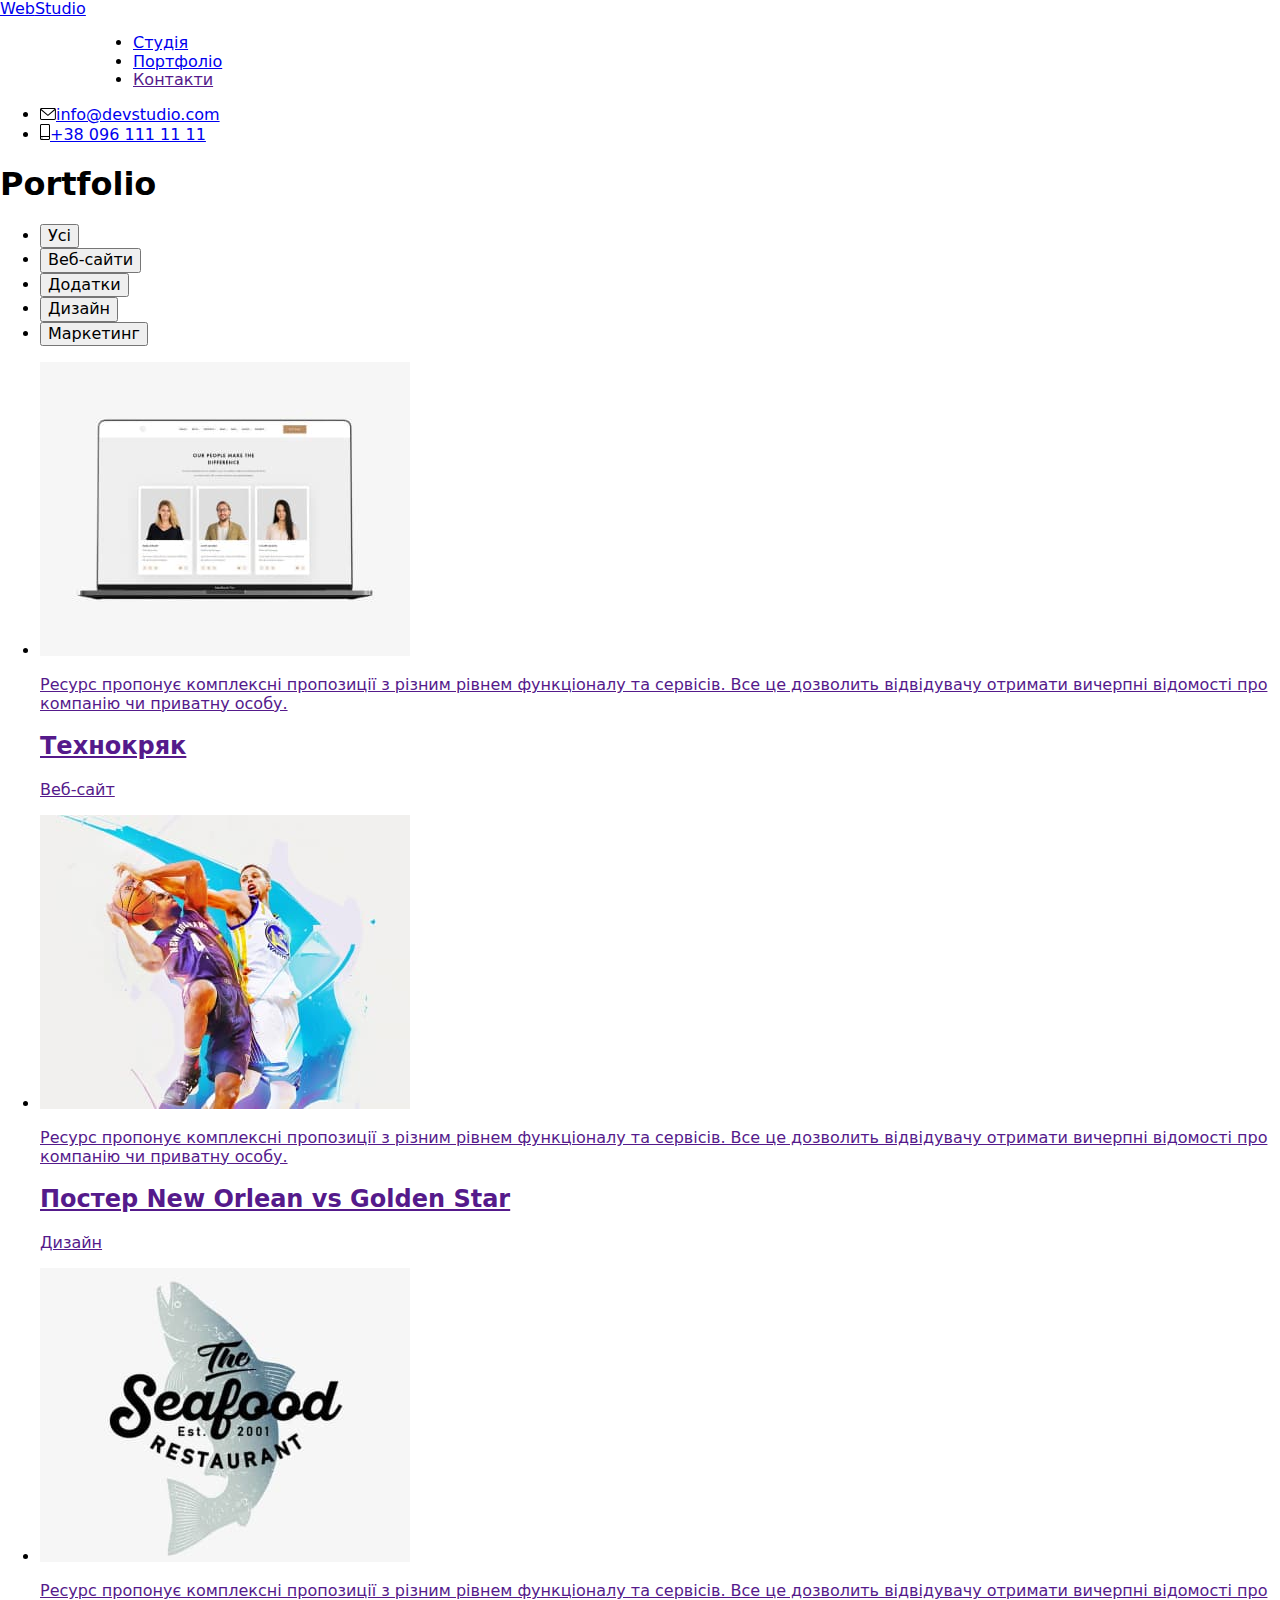
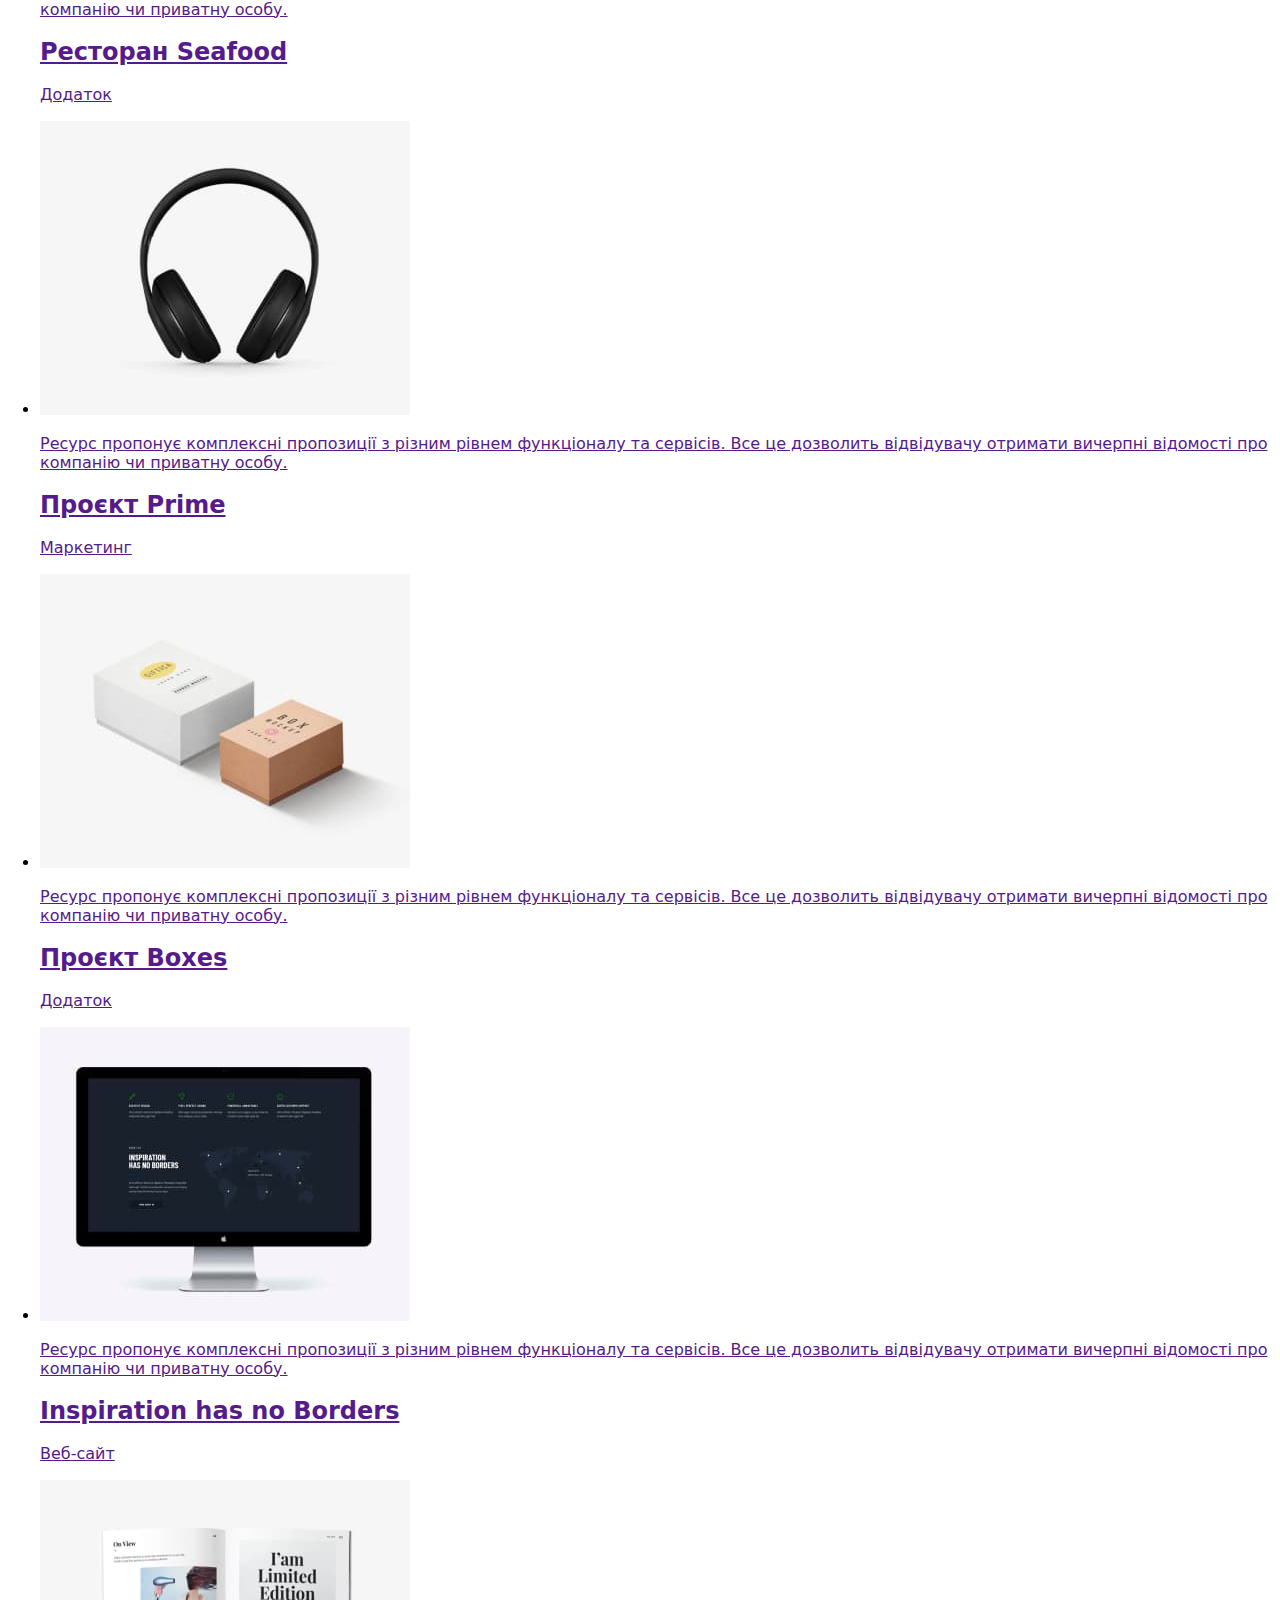
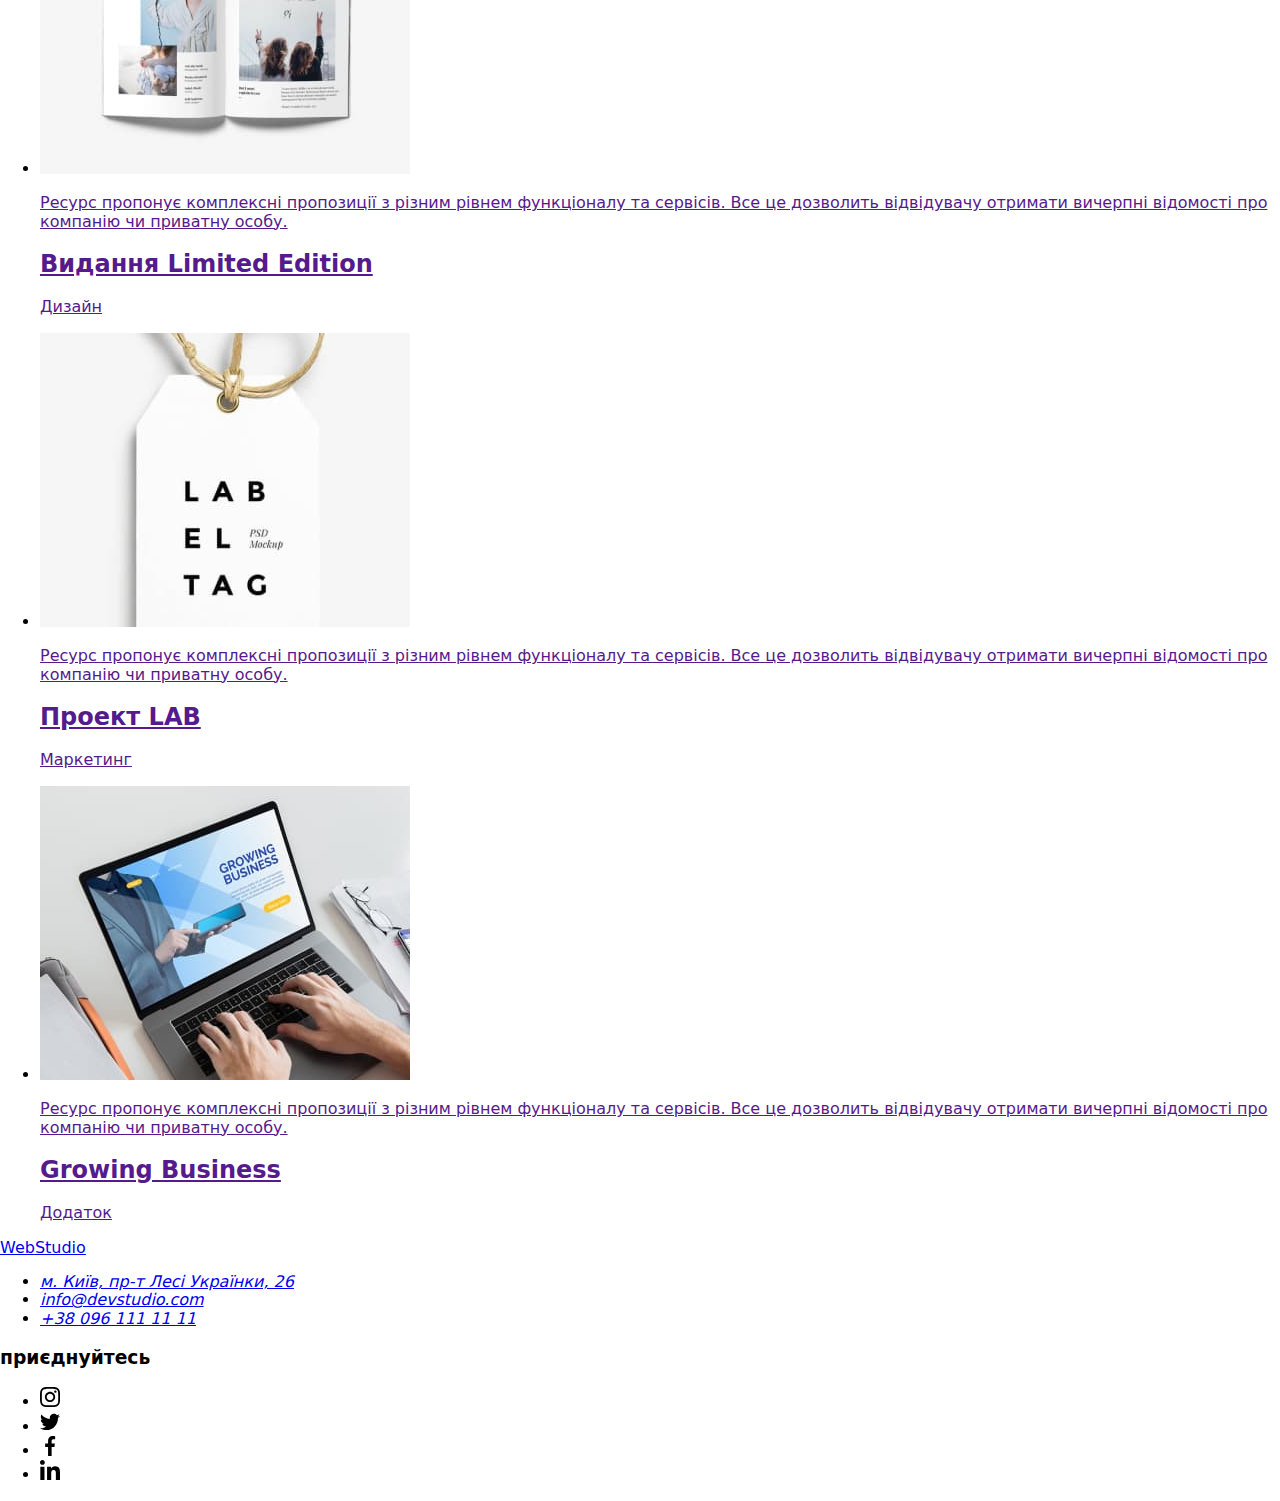
==== portfolio.html @ 69e4c3b9 "adds html codes" ====
<!DOCTYPE html>
<html lang="uk">
  <head>
    <meta charset="UTF-8" />
    <meta http-equiv="X-UA-Compatible" content="IE=edge" />
    <meta name="viewport" content="width=device-width, initial-scale=1.0" />
    <title lang="en">Web Studio (Version 2.1)</title>
    <link rel="preconnect" href="https://fonts.googleapis.com" />
    <link rel="preconnect" href="https://fonts.gstatic.com" crossorigin />
    <link
      href="https://fonts.googleapis.com/css2?family=Raleway:wght@700&family=Roboto:wght@400;500;700;900&display=swap"
      rel="stylesheet"
    />
    <link
      rel="stylesheet"
      href="https://cdnjs.cloudflare.com/ajax/libs/modern-normalize/1.1.0/modern-normalize.min.css"
    />
    <link rel="stylesheet" href="css/styles.css" />
  </head>

  <body class="page">
    <header class="page-header">
      <div class="container main-nav">
        <a lang="en" href="./index.html" class="logo"
          ><span class="logo-zone">Web</span>Studio</a
        >
        <nav style="margin-left: 93px">
          <ul class="site-nav list">
            <li class="item">
              <a href="./index.html" class="link">Студія</a>
            </li>
            <li class="item">
              <a href="./portfolio.html" class="link current">Портфоліо</a>
            </li>
            <li class="item"><a href="" class="link">Контакти</a></li>
          </ul>
        </nav>
        <ul class="site-contacts list">
          <li class="item">
            <a href="mailto:info@devstudio.com" class="link"
              ><svg class="icon-mail" width="16" height="12">
                <use href="./images/sprint-icons.svg#icon-icon-mail"></use></svg
              >info@devstudio.com</a
            >
          </li>
          <li class="item">
            <a href="tel:+380961111111" class="link"
              ><svg class="icon-phone" width="10" height="16">
                <use href="./images/sprint-icons.svg#icon-smartphone"></use></svg
              >+38 096 111 11 11</a
            >
          </li>
        </ul>
      </div>
    </header>
    <main>
      <section class="section">
        <div class="container">
          <h1 class="visually-hidden">Portfolio</h1>
          <ul class="filters list">
            <li class="item">
              <button type="button" class="btn button secondary">Усі</button>
            </li>
            <li class="item">
              <button type="button" class="btn button secondary">
                Веб-сайти
              </button>
            </li>
            <li class="item">
              <button type="button" class="btn button secondary">
                Додатки
              </button>
            </li>
            <li class="item">
              <button type="button" class="btn button secondary">Дизайн</button>
            </li>
            <li class="item">
              <button type="button" class="btn button secondary">
                Маркетинг
              </button>
            </li>
          </ul>
          <ul class="portfolio list">
            <li class="portfolio-element">
              <a class="portfolio-link link" href="">
                <div class="project-overlay">
                  <img
                    src="./images/images portf/img1.jpg"
                    alt="лептоп"
                    width="370"
                  />
                  <div class="project-thumb">
                    <p>
                      Ресурс пропонує комплексні пропозиції з різним рівнем
                      функціоналу та сервісів. Все це дозволить відвідувачу
                      отримати вичерпні відомості про компанію чи приватну
                      особу.
                    </p>
                  </div>
                </div>
                <div class="portfolio-wrap">
                  <h2 class="title">Технокряк</h2>
                  <p class="content">Веб-сайт</p>
                </div>
              </a>
            </li>

            <li class="portfolio-element">
              <a class="portfolio-link link" href="">
                <div class="project-overlay">
                  <img
                    src="./images/images portf/img2.jpg"
                    alt="два хлопці грають в баскетбол"
                    width="370"
                  />
                  <div class="project-thumb">
                    <p>
                      Ресурс пропонує комплексні пропозиції з різним рівнем
                      функціоналу та сервісів. Все це дозволить відвідувачу
                      отримати вичерпні відомості про компанію чи приватну
                      особу.
                    </p>
                  </div>
                </div>
                <div class="portfolio-wrap">
                  <h2 class="title">Постер New Orlean vs Golden Star</h2>
                  <p class="content">Дизайн</p>
                </div>
              </a>
            </li>

            <li class="portfolio-element">
              <a class="portfolio-link link" href="">
                <div class="project-overlay">
                  <img
                    src="./images/images portf/img3.jpg"
                    alt="назва ресторану"
                    width="370"
                  />
                  <div class="project-thumb">
                    <p>
                      Ресурс пропонує комплексні пропозиції з різним рівнем
                      функціоналу та сервісів. Все це дозволить відвідувачу
                      отримати вичерпні відомості про компанію чи приватну
                      особу.
                    </p>
                  </div>
                </div>
                <div class="portfolio-wrap">
                  <h2 class="title">Ресторан Seafood</h2>
                  <p class="content">Додаток</p>
                </div>
              </a>
            </li>

            <li class="portfolio-element">
              <a class="portfolio-link link" href="">
                <div class="project-overlay">
                  <img
                    src="./images/images portf/img4.jpg"
                    alt="навушники"
                    width="370"
                  />
                  <div class="project-thumb">
                    <p>
                      Ресурс пропонує комплексні пропозиції з різним рівнем
                      функціоналу та сервісів. Все це дозволить відвідувачу
                      отримати вичерпні відомості про компанію чи приватну
                      особу.
                    </p>
                  </div>
                </div>
                <div class="portfolio-wrap">
                  <h2 class="title">Проєкт Prime</h2>
                  <p class="content">Маркетинг</p>
                </div>
              </a>
            </li>

            <li class="portfolio-element">
              <a class="portfolio-link link" href="">
                <div class="project-overlay">
                  <img
                    src="./images/images portf/img5.jpg"
                    alt="дві коробки"
                    width="370"
                  />
                  <div class="project-thumb">
                    <p>
                      Ресурс пропонує комплексні пропозиції з різним рівнем
                      функціоналу та сервісів. Все це дозволить відвідувачу
                      отримати вичерпні відомості про компанію чи приватну
                      особу.
                    </p>
                  </div>
                </div>
                <div class="portfolio-wrap">
                  <h2 class="title">Проєкт Boxes</h2>
                  <p class="content">Додаток</p>
                </div>
              </a>
            </li>

            <li class="portfolio-element">
              <a class="portfolio-link link" href="">
                <div class="project-overlay">
                  <img
                    src="./images/images portf/img6.jpg"
                    alt="монітор"
                    width="370"
                  />
                  <div class="project-thumb">
                    <p>
                      Ресурс пропонує комплексні пропозиції з різним рівнем
                      функціоналу та сервісів. Все це дозволить відвідувачу
                      отримати вичерпні відомості про компанію чи приватну
                      особу.
                    </p>
                  </div>
                </div>
                <div class="portfolio-wrap">
                  <h2 class="title">Inspiration has no Borders</h2>
                  <p class="content">Веб-сайт</p>
                </div>
              </a>
            </li>

            <li class="portfolio-element">
              <a class="portfolio-link link" href="">
                <div class="project-overlay">
                  <img
                    src="./images/images portf/img7.jpg"
                    alt="відкритий журнал"
                    width="370"
                  />
                  <div class="project-thumb">
                    <p>
                      Ресурс пропонує комплексні пропозиції з різним рівнем
                      функціоналу та сервісів. Все це дозволить відвідувачу
                      отримати вичерпні відомості про компанію чи приватну
                      особу.
                    </p>
                  </div>
                </div>
                <div class="portfolio-wrap">
                  <h2 class="title">Видання Limited Edition</h2>
                  <p class="content">Дизайн</p>
                </div>
              </a>
            </li>

            <li class="portfolio-element">
              <a class="portfolio-link link" href="">
                <div class="project-overlay">
                  <img
                    src="./images/images portf/img8.jpg"
                    alt="бірка з логотиром"
                    width="370"
                  />
                  <div class="project-thumb">
                    <p>
                      Ресурс пропонує комплексні пропозиції з різним рівнем
                      функціоналу та сервісів. Все це дозволить відвідувачу
                      отримати вичерпні відомості про компанію чи приватну
                      особу.
                    </p>
                  </div>
                </div>
                <div class="portfolio-wrap">
                  <h2 class="title">Проект LAB</h2>
                  <p class="content">Маркетинг</p>
                </div>
              </a>
            </li>

            <li class="portfolio-element">
              <a class="portfolio-link link" href="">
                <div class="project-overlay">
                  <img
                    src="./images/images portf/img9.jpg"
                    alt="лептоп за яким працюють"
                    width="370"
                  />
                  <div class="project-thumb">
                    <p>
                      Ресурс пропонує комплексні пропозиції з різним рівнем
                      функціоналу та сервісів. Все це дозволить відвідувачу
                      отримати вичерпні відомості про компанію чи приватну
                      особу.
                    </p>
                  </div>
                </div>
                <div class="portfolio-wrap">
                  <h2 class="title">Growing Business</h2>
                  <p class="content">Додаток</p>
                </div>
              </a>
            </li>
          </ul>
        </div>
      </section>
    </main>
    <footer class="footer">
      <div class="container">
        <div class="address-data">
          <a lang="en" href="./index.html" class="logo"
            ><span class="logo-zone">Web</span>Studio</a
          >
          <address>
            <ul class="site-contact link list">
              <li class="contact-link list">
                <a
                  href="https://g.page/ak-lesi?share"
                  target="_blank"
                  rel="noopener noreferrer nofollow"
                  class="link-address link"
                >
                  м. Київ, пр-т Лесі Українки, 26</a
                >
              </li>
              <li class="contact-link">
                <a href="mailto:info@devstudio.com" class="link-contact link"
                  >info@devstudio.com</a
                >
              </li>
              <li class="link">
                <a href="tel:+380961111111" class="link-contact link"
                  >+38 096 111 11 11</a
                >
              </li>
            </ul>
          </address>
        </div>
        <div class="links">
          <h3 class="links-title">приєднуйтесь</h3>
          <ul class="social list">
            <li class="social item">
              <a class="social link" href="">
                <svg class="icons" width="20" height="20">
                  <use href="./images/sprint-icons.svg#icon-instagram"></use>
                </svg>
              </a>
            </li>
            <li class="social item">
              <a class="social link" href="">
                <svg class="icons" width="20" height="20">
                  <use href="./images/sprint-icons.svg#icon-twitter"></use>
                </svg>
              </a>
            </li>
            <li class="social item">
              <a class="social link" href="">
                <svg class="icons" width="20" height="20">
                  <use href="./images/sprint-icons.svg#icon-facebook"></use>
                </svg>
              </a>
            </li>
            <li class="social item">
              <a class="social link" href="">
                <svg class="icons" width="20" height="20">
                  <use href="./images/sprint-icons.svg#icon-linkedin"></use>
                </svg>
              </a>
            </li>
          </ul>
        </div>
      </div>
    </footer>
  </body>
</html>
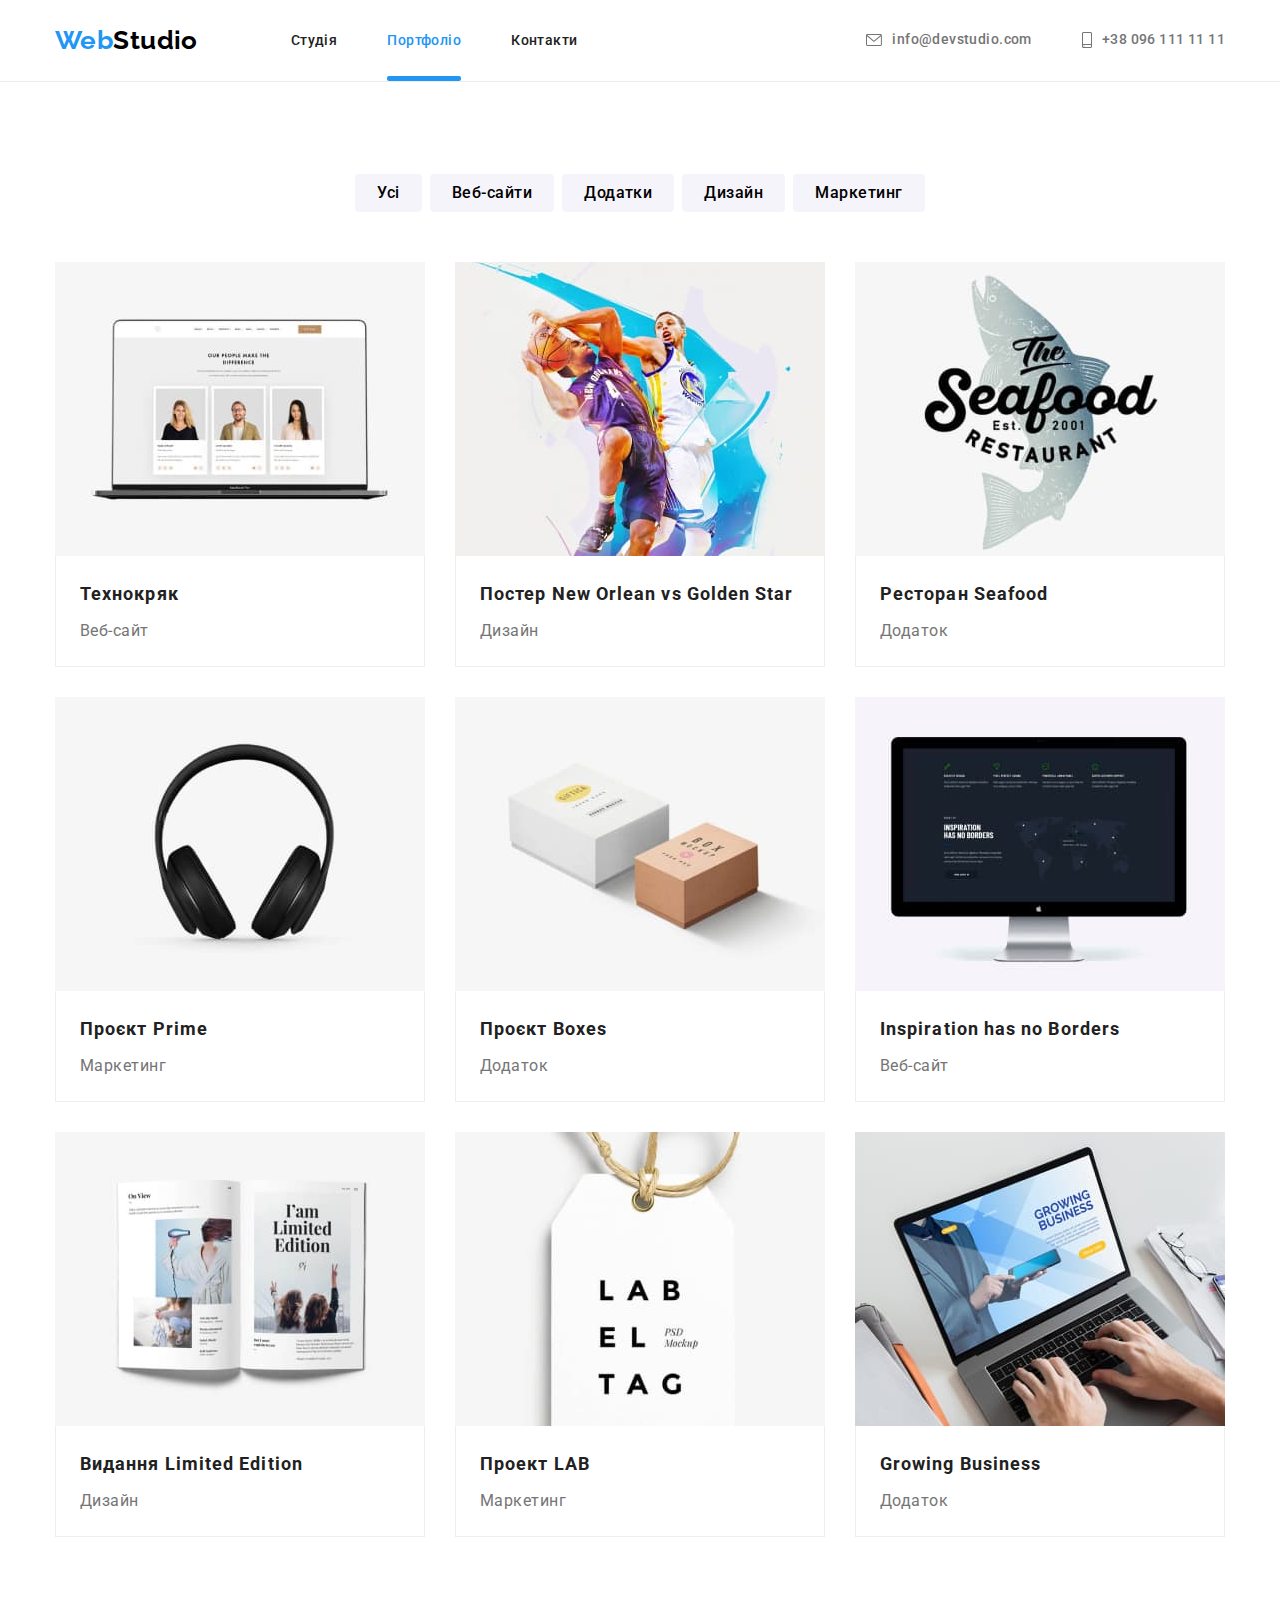
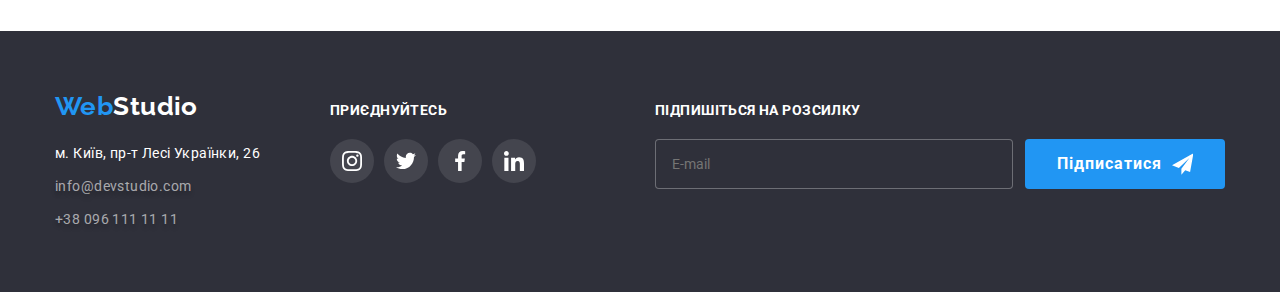
==== commit f753900e: "adds html codes according to the 6th hw" ====
--- a/portfolio.html
+++ b/portfolio.html
@@ -301,70 +301,78 @@
       </section>
     </main>
     <footer class="footer">
-      <div class="container">
-        <div class="address-data">
-          <a lang="en" href="./index.html" class="logo"
-            ><span class="logo-zone">Web</span>Studio</a
-          >
-          <address>
-            <ul class="site-contact link list">
-              <li class="contact-link list">
-                <a
-                  href="https://g.page/ak-lesi?share"
-                  target="_blank"
-                  rel="noopener noreferrer nofollow"
-                  class="link-address link"
-                >
-                  м. Київ, пр-т Лесі Українки, 26</a
-                >
-              </li>
-              <li class="contact-link">
-                <a href="mailto:info@devstudio.com" class="link-contact link"
-                  >info@devstudio.com</a
-                >
-              </li>
-              <li class="link">
-                <a href="tel:+380961111111" class="link-contact link"
-                  >+38 096 111 11 11</a
-                >
-              </li>
-            </ul>
-          </address>
-        </div>
-        <div class="links">
-          <h3 class="links-title">приєднуйтесь</h3>
-          <ul class="social list">
-            <li class="social item">
-              <a class="social link" href="">
-                <svg class="icons" width="20" height="20">
-                  <use href="./images/sprint-icons.svg#icon-instagram"></use>
-                </svg>
-              </a>
-            </li>
-            <li class="social item">
-              <a class="social link" href="">
-                <svg class="icons" width="20" height="20">
-                  <use href="./images/sprint-icons.svg#icon-twitter"></use>
-                </svg>
-              </a>
-            </li>
-            <li class="social item">
-              <a class="social link" href="">
-                <svg class="icons" width="20" height="20">
-                  <use href="./images/sprint-icons.svg#icon-facebook"></use>
-                </svg>
-              </a>
-            </li>
-            <li class="social item">
-              <a class="social link" href="">
-                <svg class="icons" width="20" height="20">
-                  <use href="./images/sprint-icons.svg#icon-linkedin"></use>
-                </svg>
-              </a>
-            </li>
-          </ul>
-        </div>
+    <div class="container">
+      <div class="address-data">
+            <a lang="en" href="./index.html" class="logo"><span class="logo-zone">Web</span>Studio</a>
+      <address>
+        <ul class="site-contact link list">
+          <li class="contact-link list">
+            <a href="https://g.page/ak-lesi?share" target="_blank" rel="noopener noreferrer nofollow"
+              class="link-address link">
+              м. Київ, пр-т Лесі Українки, 26</a>
+          </li>
+          <li class="contact-link">
+            <a href="mailto:info@devstudio.com" class="link-contact link">info@devstudio.com</a>
+          </li>
+          <li class="link">
+            <a href="tel:+380961111111" class="link-contact link">+38 096 111 11 11</a>
+          </li>
+        </ul>
+      </address>
       </div>
-    </footer>
+          <div class="links">
+      <h3 class="links-title">приєднуйтесь</h3>
+      <ul class="social list">
+        <li class="social item">
+          <a class="social link" href="">
+            <svg class="icons" width="20" height="20">
+              <use href="./images/sprint-icons.svg#icon-instagram">
+              </use>
+            </svg>
+          </a>
+        </li>
+        <li class="social item">
+          <a class="social link" href="">
+            <svg class="icons" width="20" height="20">
+              <use href="./images/sprint-icons.svg#icon-twitter">
+              </use>
+            </svg>
+          </a>
+        </li>
+        <li class="social item">
+          <a class="social link" href="">
+            <svg class="icons" width="20" height="20">
+              <use href="./images/sprint-icons.svg#icon-facebook">
+              </use>
+            </svg>
+          </a>
+        </li>
+        <li class="social item">
+          <a class="social link" href="">
+            <svg class="icons" width="20" height="20">
+              <use href="./images/sprint-icons.svg#icon-linkedin">
+              </use>
+            </svg>
+          </a>
+        </li>
+      </ul>
+    </div>
+    <div class="subscribe-menu">
+      <h3 class="subscribe-title">Підпишіться на розсилку</h3>
+      <form class="subscribe">
+        <lable>
+          <input class="subscribe-email" type="text" name="email" placeholder="E-mail"/>
+        </lable>
+
+          <button class="button primary btn subscribe" type="submit">Підписатися <svg class="icon-send" width="24" height="24">
+            <use  href="./images/sprint-icons.svg#icon-send">
+            </use>
+            </svg>
+          </button>
+      </form>
+    </div>
+    </div>
+
+  </footer>
   </body>
 </html>
--- a/css/styles.css
+++ b/css/styles.css
@@ -0,0 +1,898 @@
+:root {
+  --main-color: #212121;
+  --secondary-text-color: #757575;
+  --accent-color: #2196f3;
+  --background-color: #f5f5f5;
+  --secondary-background-color: #2f303a;
+  --additional-background-color: #f5f4fa;
+  --primary-white-color: #ffffff;
+  --button-pressing-color: #188ce8;
+  --primary-black-color: #000000;
+  --main-font: Roboto, sans-serif;
+  --card-set-gap: 30px;
+  --card-shadow: 0px 1px 3px rgba(0, 0, 0, 0.12),
+    0px 1px 1px rgba(0, 0, 0, 0.14), 0px 2px 1px rgba(0, 0, 0, 0.2);
+}
+
+body {
+  background-color: var(--primary-white-color);
+  color: var(--main-color);
+  font-family: Roboto, sans-serif;
+  font-size: 14px;
+  letter-spacing: 0.03em;
+  padding-top: 80px;
+}
+
+.visually-hidden {
+  position: absolute;
+  width: 1px;
+  height: 1px;
+  margin: -1px;
+  border: 0;
+  padding: 0;
+
+  white-space: nowrap;
+  clip-path: inset(100%);
+  clip: rect(0 0 0 0);
+  overflow: hidden;
+}
+
+h1,
+h2,
+h3,
+h4,
+h5,
+h6,
+p {
+  margin: 0;
+}
+
+img {
+  display: block;
+  max-width: 100%;
+  height: auto;
+}
+address {
+  font-style: normal;
+}
+button {
+  display: block;
+  margin: 0 auto;
+  cursor: pointer;
+  border: none;
+  border-radius: 4px;
+
+  font-size: 16px;
+  letter-spacing: 0.06em;
+
+}
+ textarea {
+  resize: none;
+   position: relative;
+   padding: 12px 16px;
+   font-family: inherit;
+   font-size: inherit;
+   border: 1px solid rgba(33, 33, 33, 0.2);
+   border-radius: 4px;
+    cursor: pointer;
+ }
+
+label {
+  position: relative;
+  display: inline-block;
+  margin-bottom: 4px;
+  color: var(--secondary-text-color);
+
+}
+
+.container {
+  margin-left: auto;
+  margin-right: auto;
+  width: 1200px;
+  padding: 0 15px;
+}
+
+.section {
+  padding-top: 94px;
+  padding-bottom: 94px;
+}
+
+.list {
+  list-style: none;
+  padding-left: 0;
+  margin: 0;
+}
+
+.link {
+  text-decoration: none;
+  color: inherit;
+}
+.page-header {
+  position: fixed;
+  top: 0;
+  left: 0;
+  width: 100%;
+  min-height: 80px;
+  background-color: var(--primary-white-color);
+  border: 1px solid #ececec;
+  border-top: transparent;
+  border-left: transparent;
+  border-right: transparent;
+  z-index: 1;
+}
+
+.main-nav {
+  display: flex;
+  align-items: center;
+}
+
+/* Logo */
+
+.logo {
+  display: block;
+  padding-top: 24px;
+  padding-bottom: 25px;
+
+  color: var(--primary-black-color);
+  font-family: Raleway, sans-serif;
+  font-weight: 700;
+  font-size: 26px;
+  line-height: 1.19;
+  text-decoration: none;
+}
+
+.logo-zone {
+  color: var(--accent-color);
+}
+
+/* site nav */
+.menu-link {
+  margin-left: 93px;
+}
+
+.site-nav {
+  display: flex;
+}
+.site-nav .item {
+  padding: 32px 0;
+  position: relative;
+}
+.site-nav .item:not(:last-child) {
+  margin-right: 50px;
+}
+
+.site-nav .link.current {
+  color: var(--accent-color);
+}
+
+.site-nav .link {
+  color: var(--main-color);
+  font-weight: 500;
+  line-height: 1.14;
+
+  transition: color 250ms cubic-bezier(0.4, 0, 0.2, 1);
+}
+
+.site-nav .link:hover,
+.site-nav .link:focus {
+  color: var(--accent-color);
+}
+
+.site-nav .link.current::after {
+  content: "";
+
+  position: absolute;
+  left: 0;
+  bottom: 0;
+
+  display: block;
+  width: 100%;
+  height: 5px;
+  background-color: var(--accent-color);
+  border-radius: 2px;
+
+  opacity: 1;
+}
+
+.site-contacts {
+  display: flex;
+  margin-left: auto;
+}
+
+.site-contacts .item + .item {
+  margin-left: 50px;
+}
+
+.site-contacts .link {
+  display: inline-flex;
+  align-items: center;
+  text-align: center;
+  padding-top: 32px;
+  padding-bottom: 32px;
+
+  color: var(--secondary-text-color);
+  font-weight: 500;
+  line-height: 1.14;
+
+  transition: color 250ms cubic-bezier(0.4, 0, 0.2, 1);
+}
+.icon-mail,
+.icon-phone {
+  margin-right: 10px;
+  fill: currentColor;
+}
+
+.site-contacts .link:hover,
+.site-contacts .link:focus {
+  color: var(--accent-color);
+
+}
+
+/* hero  */
+
+.hero {
+  background-color: var(--secondary-background-color);
+  text-align: center;
+  padding: 200px 0;
+  margin-right: auto;
+  margin-left: auto;
+  height: 600px;
+  max-width: 1600px;
+  background-image: linear-gradient(
+      to right,
+      rgba(47, 48, 58, 0.4),
+      rgba(47, 48, 58, 0.4)
+    ),
+    url(../images/hero.jpg);
+  background-size: cover;
+  background-position: center;
+  background-repeat: no-repeat;
+}
+
+.hero-title {
+  color: var(--primary-white-color);
+  font-weight: 900;
+  font-size: 44px;
+  line-height: 1.36;
+  letter-spacing: 0.06em;
+
+  text-transform: uppercase;
+  width: 696px;
+  margin: 0 auto;
+  margin-bottom: 30px;
+}
+
+.backdrop {
+  position: fixed;
+  top: 0;
+  left: 0;
+
+  width: 100%;
+  height: 100%;
+
+  background-color: rgba(0, 0, 0, 0.2);
+  transition: opacity 250ms cubic-bezier(0.4, 0, 0.2, 1);
+}
+.backdrop.is-hidden {
+  opacity: 0;
+  pointer-events: none;
+}
+
+.form-field {
+  display: flex;
+  flex-direction: column;
+  text-align: start;
+  margin-bottom: 10px;
+  position: relative;
+}
+
+.icon-black {
+  position: absolute;
+  top: 11px;
+  left: 12px;
+
+  transform: translateY( 100%);
+  display: inline-block;
+  fill: currentColor;
+
+}
+
+.form-input {
+  position: relative;
+  padding: 12px;
+  padding-left: 42px;
+  font-family: inherit;
+  font-size: inherit;
+  border: 1px solid rgba(33, 33, 33, 0.2);
+  border-radius: 4px;
+  margin: 0;
+  cursor: pointer;
+}
+/* 
+.icon-black:hover,
+.icon-black:focus{
+  fill: var(--accent-color);
+} */
+
+.form-input:hover + .icon-black,
+.form-input:focus + .icon-black {
+  fill: var(--accent-color);
+}
+
+.form-input:hover {
+  border-color: var(--accent-color);
+}
+.form-comment:hover {
+  border-color: var(--accent-color);
+}
+
+/* .form-field:hover > .icon-black,
+.form-field:focus-within>.icon-black {
+  fill: var(--accent-color);
+  border-color: var(--accent-color);
+} */
+
+.policy-link {
+  color: var(--accent-color);
+}
+.form-field textarea::placeholder{
+  color: rgba(117, 117, 117, 0.5);
+}
+
+.form-policy {
+display: flex;
+/* justify-content: center; */
+margin-top: 20px;
+margin-bottom: 30px;
+padding-left: 36px;
+}
+
+/* .form-policy input[type="checkbox"]{
+  margin-right: 9px;
+} */
+/* 
+
+/* .form-policy::after {
+  content: "";
+  display: inline-block;
+  width: 15px;
+  height: 15px;
+  background-color: red;
+
+} */
+
+.check-box{
+  position: absolute;
+  width: 16px;
+  height: 15px;
+  display: inline-block;
+
+  /* background-image: url("./images/svg/icon-check.svg"); */
+  background-color: red;
+  margin-left: -27px;
+
+  border: 1px solid var(--primary-black-color);
+  border-radius: 2px;
+}
+
+.input-checkbox:checked + .check-box{
+  background-color: green;
+}
+
+/* .checkbox:checked + .form-policy::after {
+  background-color: var(--accent-color);
+} */
+
+.modal {
+  position: absolute;
+  top: 50%;
+  left: 50%;
+  transform: translate(-50%, -50%);
+
+  min-width: 528px;
+  min-height: 581px;
+  padding: 40px;
+
+  background-color: var(--primary-white-color);
+}
+
+.btn-close {
+  position: absolute;
+  top: 8px;
+  right: 8px;
+
+  width: 30px;
+  height: 30px;
+  padding: 0;
+  display: inline-flex;
+  text-align: center;
+  justify-content: center;
+  align-items: center;
+
+  color: var(--primary-black-color);
+  background-color: var(--primary-white-color);
+  border: 1px solid rgba(0, 0, 0, 0.1);
+  border-radius: 50%;
+
+  transition: color 250ms cubic-bezier(0.4, 0, 0.2, 1);
+}
+.icon-clsbtn {
+  fill: currentColor;
+  /* content: ""; */
+}
+
+.btn-close:hover,
+.btn-close:focus {
+  color: var(--accent-color);
+}
+
+.modal-title {
+font-style: normal;
+font-weight: 700;
+font-size: 20px;
+line-height: 1.15;
+text-align: center;
+letter-spacing: 0.03em;
+  
+color: #212121;
+
+margin-bottom: 30px;
+}
+
+/* button */
+
+.button.primary {
+  color: var(--primary-white-color);
+  background-color: var(--accent-color);
+  font-weight: 700;
+  line-height: 1.88;
+  padding: 10px 32px;
+
+transition: color 250ms cubic-bezier(0.4, 0, 0.2, 1),
+    background-color 250ms cubic-bezier(0.4, 0, 0.2, 1);
+}
+
+.button.secondary {
+  padding: 6px 22px;
+
+  background-color: var(--additional-background-color);
+  font-weight: 500;
+  letter-spacing: 0.03em;
+  line-height: 1.62;
+
+  transition: color 250ms cubic-bezier(0.4, 0, 0.2, 1),
+    background-color 250ms cubic-bezier(0.4, 0, 0.2, 1),
+    box-shadow 250ms cubic-bezier(0.4, 0, 0.2, 1);
+}
+
+.button.primary:hover,
+.button.primary:focus {
+  color: var(--primary-white-color);
+  background-color: var(--button-pressing-color);
+
+}
+
+.button.secondary:hover,
+.button.secondary:focus {
+  color: var(--primary-white-color);
+  background-color: var(--accent-color);
+  box-shadow: 0px 3px 1px rgba(0, 0, 0, 0.1), 0px 1px 2px rgba(0, 0, 0, 0.08),
+    0px 2px 2px rgba(0, 0, 0, 0.12);
+}
+
+.features {
+  display: flex;
+}
+
+.features .item {
+  margin-right: 30px;
+}
+
+.icon {
+  content: "";
+  display: inline-flex;
+  width: 270px;
+  height: 120px;
+  background-color: var(--additional-background-color);
+  border-radius: 4px;
+  align-items: center;
+  justify-content: center;
+  text-align: center;
+  margin-bottom: 30px;
+  fill: currentColor;
+}
+
+.feature-title {
+  margin-bottom: 10px;
+  font-weight: 700;
+  font-size: 14px;
+  line-height: 1.14;
+
+  text-transform: uppercase;
+}
+
+.feature-text {
+  color: var(--secondary-text-color);
+  font-weight: 400;
+  line-height: 1.71;
+}
+
+/* work */
+.section.work {
+  padding-top: 0;
+}
+
+.work-img {
+  display: flex;
+}
+.work-img .item {
+  margin-right: 30px;
+}
+.work-img .item:nth-child(3n) {
+  margin-right: 0;
+}
+
+.work-title,
+.team-title {
+  margin-top: 0;
+  margin-bottom: 50px;
+  font-weight: 700;
+  font-size: 36px;
+  line-height: 1.17;
+
+  text-align: center;
+}
+
+.overlay {
+  position: relative;
+}
+
+.bg-thumb {
+  display: flex;
+  position: absolute;
+  bottom: 0;
+  width: 100%;
+  height: 70px;
+  color: var(--primary-white-color);
+  background-color: rgba(47, 48, 58, 0.8);
+  font-weight: 700;
+  line-height: 1.14;
+  text-transform: uppercase;
+  justify-content: center;
+  align-items: center;
+}
+
+/* team */
+
+.team.section {
+  background-color: var(--additional-background-color);
+}
+
+.team-container {
+  display: flex;
+  list-style: none;
+}
+
+.user-img {
+  margin-bottom: 10px;
+  font-weight: 500;
+  font-size: 16px;
+  line-height: 1.19;
+
+  text-align: center;
+}
+.job-title {
+  margin-top: 0;
+  margin-bottom: 16px;
+  color: var(--secondary-text-color);
+  font-weight: 400;
+  font-size: 16px;
+  line-height: 1.19;
+  letter-spacing: 0.03em;
+
+  text-align: center;
+}
+
+.team-card {
+  margin-right: 30px;
+  background: var(--primary-white-color);
+
+  box-shadow: var(--card-shadow);
+  border-radius: 0px 0px 4px 4px;
+}
+
+.team-card:nth-child(4n) {
+  margin-right: 0;
+}
+.team-content {
+  padding: 30px 0;
+}
+
+.card-content {
+  padding: 15px;
+}
+
+.card-text {
+  margin-top: 10px;
+}
+
+.social.list {
+  display: flex;
+  text-align: center;
+  justify-content: center;
+  align-items: center;
+}
+
+.social .link {
+  display: inline-flex;
+  color: #afb1b8;
+  background-color: rgba(255, 255, 255, 0.1);
+  width: 44px;
+  height: 44px;
+  border-radius: 50%;
+  text-align: center;
+  justify-content: center;
+  align-items: center;
+
+  transition: color 250ms cubic-bezier(0.4, 0, 0.2, 1),
+     background-color 250ms cubic-bezier(0.4, 0, 0.2, 1);
+}
+.social .item {
+  margin-right: 10px;
+}
+
+.social .item:last-child {
+  margin-right: 0;
+}
+
+.social .link:hover,
+.social .link:focus {
+  color: var(--primary-white-color);
+  background-color: var(--accent-color);
+
+}
+.icons {
+  fill: currentColor;
+}
+
+/* our clients */
+
+.clients {
+  display: flex;
+}
+
+.clients .link {
+  display: flex;
+  width: 170px;
+  height: 92px;
+  color: #afb1b8;
+  border: 1px solid rgba(175, 177, 184, 1);
+  border-radius: 4px;
+  text-align: center;
+  justify-content: center;
+  align-items: center;
+
+  transition: border-color 250ms cubic-bezier(0.4, 0, 0.2, 1),
+    color 250ms cubic-bezier(0.4, 0, 0.2, 1);
+}
+
+.clients .item {
+  margin-right: 30px;
+}
+.clients .item:nth-child(6n) {
+  margin-right: 0;
+}
+
+.icon-client {
+  fill: currentColor;
+}
+
+.clients .link:hover,
+.clients .link:focus {
+  color: var(--accent-color);
+  border-color: var(--accent-color);
+}
+
+/* footer */
+
+.footer {
+  background-color: var(--secondary-background-color);
+  padding: 60px 0;
+}
+
+.footer .container {
+  display: flex;
+  align-items: baseline;
+  margin: auto;
+
+}
+.address-data {
+  margin-right: 70px;
+}
+
+.footer .logo {
+  padding: 0;
+  margin-bottom: 20px;
+
+  color: var(--primary-white-color);
+  font-weight: 700;
+  font-size: 26px;
+  line-height: 1.19;
+}
+
+.footer .logo-zone {
+  color: var(--accent-color);
+}
+
+.contact-link {
+  margin-bottom: 9px;
+}
+
+.site-contact .link-address {
+  color: var(--primary-white-color);
+  line-height: 1.71;
+  font-style: normal;
+  font-weight: 400;
+  transition: color 250ms cubic-bezier(0.4, 0, 0.2, 1);
+}
+
+.link-contact {
+  color: rgba(255, 255, 255, 0.6);
+  font-style: normal;
+  font-weight: 400;
+  line-height: 1.71;
+  text-shadow: 0px 4px 4px rgba(0, 0, 0, 0.25);
+  transition: color 250ms cubic-bezier(0.4, 0, 0.2, 1);
+}
+
+.site-contact .link:hover,
+.site-contact .link:focus {
+  color: var(--accent-color);
+}
+
+.links-title, 
+.subscribe-title {
+  color: var(--primary-white-color);
+  font-weight: 700;
+  font-size: 14px;
+  line-height: 1.14;
+  letter-spacing: 0.03em;
+  text-transform: uppercase;
+  margin-bottom: 20px;
+}
+.footer .icons {
+  fill: var(--primary-white-color); 
+}
+
+.subscribe-menu {
+  margin-left: auto;
+
+}
+
+.subscribe {
+display: flex;
+}
+
+.subscribe-email {
+  width: 358px;
+  height: 50px;
+  background-color: #2F303A;
+  border: 1px solid rgba(255, 255, 255, 0.3);
+  /* filter: drop-shadow(0px 4px 4px rgba(0, 0, 0, 0.15)); */
+  border-radius: 4px;
+  padding: 15px 16px;
+}
+.button.subscribe {
+  width: 200px;
+  height: 50px;
+  content: "";
+  color: var(--primary-white-color);
+  display: flex;
+  text-align: center;
+  justify-content: center;
+  align-items: center;
+  margin-left: 12px;
+  /* padding: 10px 28px; */
+  font-family: inherit;
+  letter-spacing: 0.06em;
+
+}
+
+.icon-send {
+  margin-left: 10px;
+  fill: currentColor;
+}
+/* Portfilio */
+
+.filters {
+  display: flex;
+  justify-content: center;
+  margin-bottom: 50px;
+}
+
+.filters .item {
+  margin-right: 8px;
+}
+
+.filters .item:last-child {
+  margin-right: 0;
+}
+.portfolio-wrap {
+  padding: 20px 24px;
+  border: 1px solid #eeeeee;
+  border-top: none;
+}
+.portfolio-element .title {
+  margin-right: 0;
+  font-weight: 700;
+  font-size: 18px;
+  line-height: 2;
+  letter-spacing: 0.06em;
+}
+
+.portfolio-element .content {
+  margin-top: 4px;
+  color: var(--secondary-text-color);
+  font-size: 16px;
+  line-height: 1.88;
+  letter-spacing: 0.03em;
+}
+.portfolio-link {
+  display: block;
+  transition: box-shadow 250ms cubic-bezier(0.4, 0, 0.2, 1);
+}
+.portfolio-link:hover,
+.portfolio-link:focus {
+  box-shadow: 0px 1px 1px rgba(0, 0, 0, 0.12), 0px 4px 4px rgba(0, 0, 0, 0.06),
+    1px 4px 6px rgba(0, 0, 0, 0.16);
+}
+
+.portfolio {
+  display: flex;
+  flex-wrap: wrap;
+
+  margin-left: calc(-1 * var(--card-set-gap));
+  margin-top: calc(-1 * var(--card-set-gap));
+}
+
+.portfolio > .portfolio-element {
+  flex-basis: calc(100% / 3 - var(--card-set-gap));
+  margin-left: var(--card-set-gap);
+  margin-top: var(--card-set-gap);
+}
+
+.portfolio-element:nth-child(3n) {
+  margin-right: 0;
+}
+
+.portfolio-element:nth-last-child(-n + 3) {
+  margin-bottom: 0;
+}
+
+.project-overlay {
+  position: relative;
+  overflow: hidden;
+}
+
+.project-thumb {
+  position: absolute;
+  top: 0;
+  left: 0;
+  width: 370px;
+  height: 294px;
+  background-color: rgba(33, 150, 243, 0.9);
+
+  font-size: 18px;
+  line-height: 1.56;
+
+  color: var(--primary-white-color);
+  padding: 63px 24px;
+
+  transform: translateY(100%);
+  transition: transform 250ms cubic-bezier(0.4, 0, 0.2, 1);
+}
+
+.portfolio-link:hover .project-thumb,
+.portfolio-link:focus .project-thumb {
+  transform: translateY(0);
+}
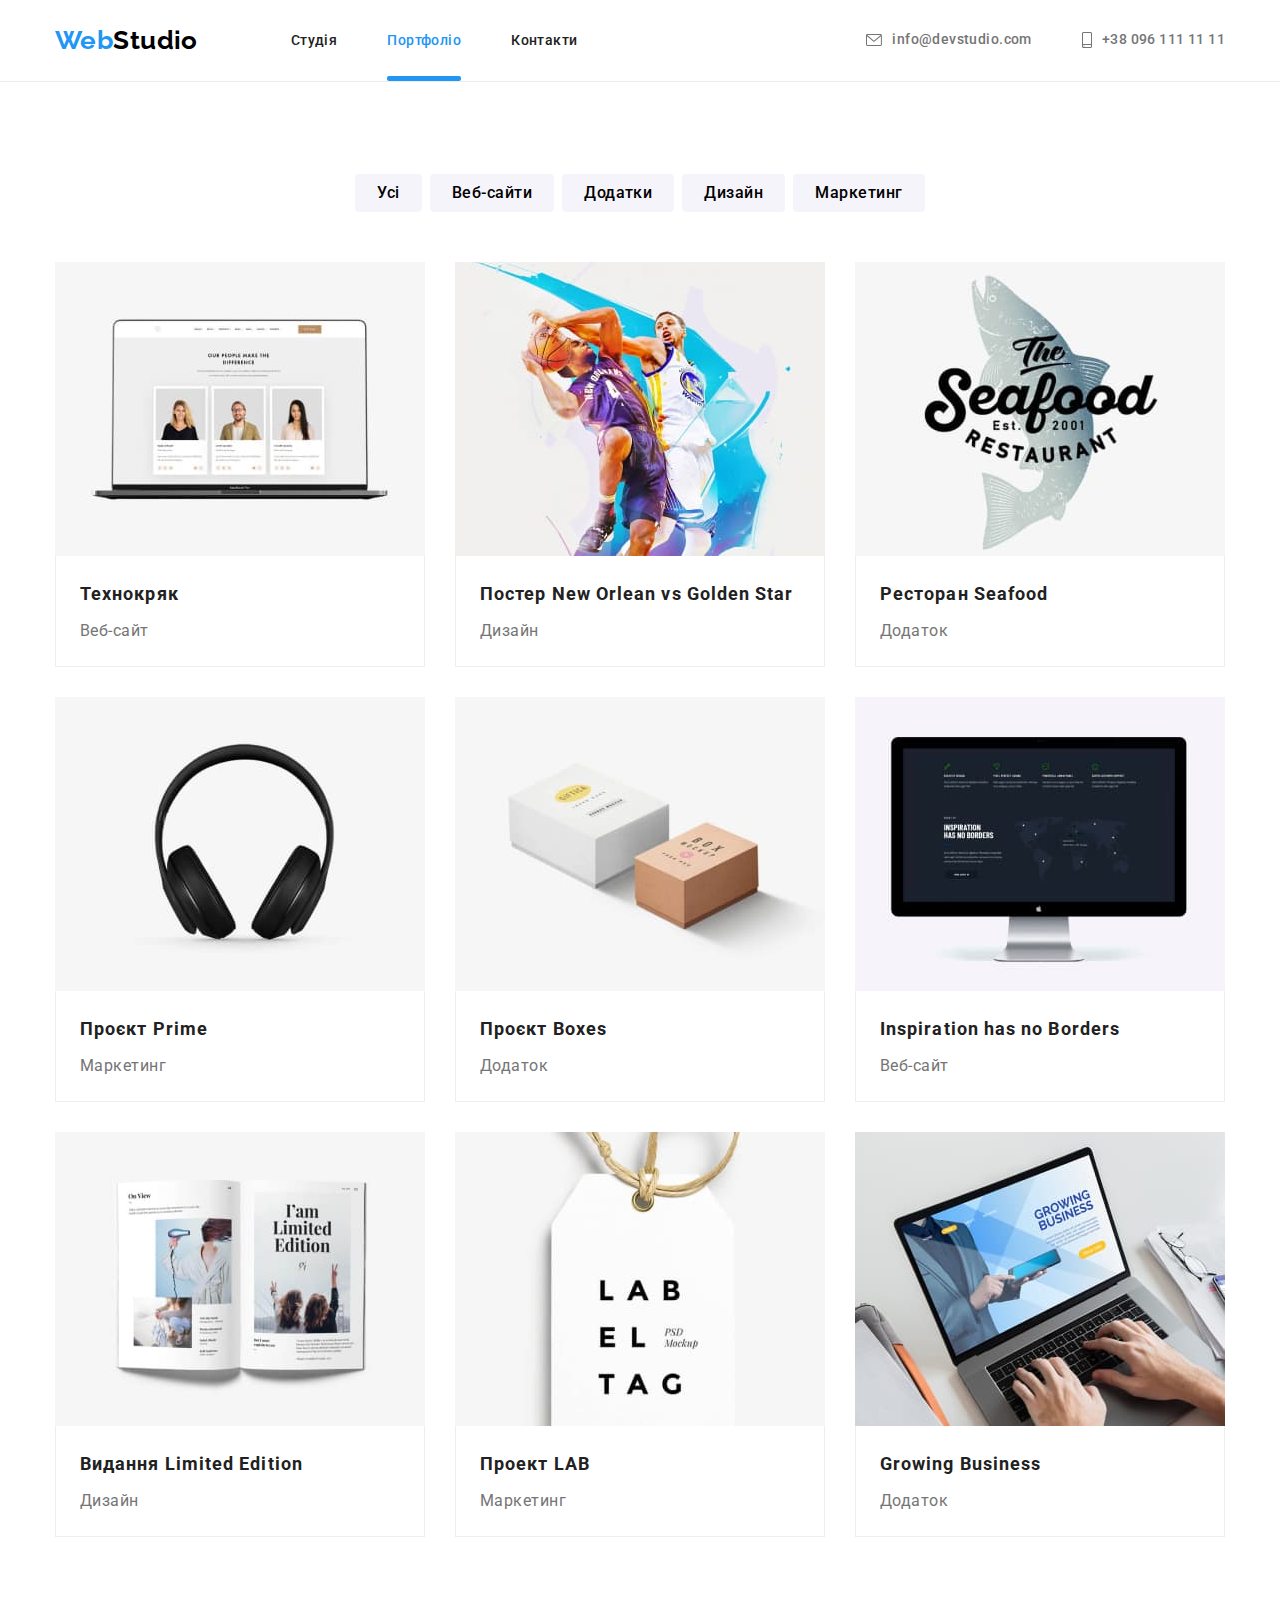
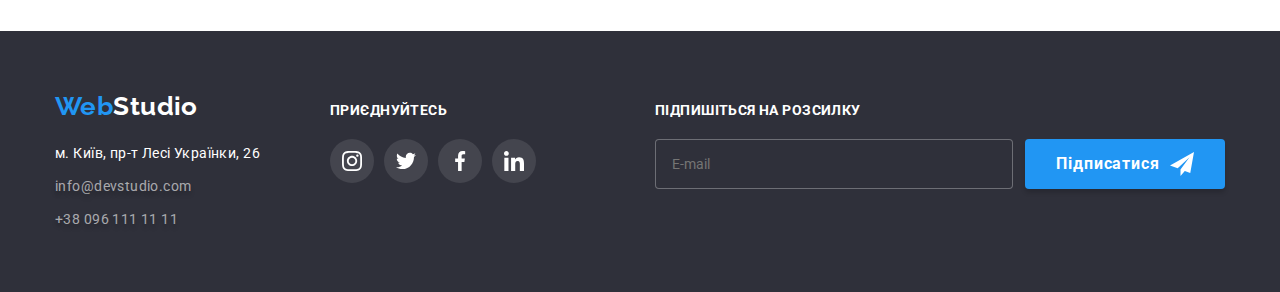
==== commit 91cf29b7: "adds html code fixes acc to the 6th hw" ====
--- a/portfolio.html
+++ b/portfolio.html
@@ -361,7 +361,7 @@
       <h3 class="subscribe-title">Підпишіться на розсилку</h3>
       <form class="subscribe">
         <lable>
-          <input class="subscribe-email" type="text" name="email" placeholder="E-mail"/>
+          <input class="subscribe-email" type="text" name="email" placeholder="E-mail" required/>
         </lable>
 
           <button class="button primary btn subscribe" type="submit">Підписатися <svg class="icon-send" width="24" height="24">
--- a/css/styles.css
+++ b/css/styles.css
@@ -56,6 +56,7 @@
   font-style: normal;
 }
 button {
+  padding: 0;
   display: block;
   margin: 0 auto;
   cursor: pointer;
@@ -279,11 +280,14 @@
 }
 
 .form-field {
+  position: relative;
   display: flex;
   flex-direction: column;
   text-align: start;
   margin-bottom: 10px;
-  position: relative;
+
+  transition: border-color 250ms cubic-bezier(0.4, 0, 0.2, 1);
+
 }
 
 .icon-black {
@@ -292,9 +296,10 @@
   left: 12px;
 
   transform: translateY( 100%);
-  display: inline-block;
+  /* display: inline-block; */
   fill: currentColor;
 
+  transition: fill 250ms cubic-bezier(0.4, 0, 0.2, 1);
 }
 
 .form-input {
@@ -307,29 +312,25 @@
   border-radius: 4px;
   margin: 0;
   cursor: pointer;
-}
-/* 
-.icon-black:hover,
-.icon-black:focus{
+
+  transition: border-color 250ms cubic-bezier(0.4, 0, 0.2, 1);
+}
+
+.form-input:hover+.icon-black,
+.form-input:focus+.icon-black {
   fill: var(--accent-color);
-} */
-
-.form-input:hover + .icon-black,
-.form-input:focus + .icon-black {
-  fill: var(--accent-color);
-}
-
-.form-input:hover {
+}
+
+.form-comment:hover,
+.form-input:hover,
+.form-comment:focus,
+.form-input:focus {
   border-color: var(--accent-color);
 }
-.form-comment:hover {
-  border-color: var(--accent-color);
-}
-
-/* .form-field:hover > .icon-black,
-.form-field:focus-within>.icon-black {
-  fill: var(--accent-color);
-  border-color: var(--accent-color);
+
+/* .form-field:hover .input,
+.form-field:focus-within .input {
+  border: 1pax solid var(--accent-color);
 } */
 
 .policy-link {
@@ -340,26 +341,11 @@
 }
 
 .form-policy {
-display: flex;
-/* justify-content: center; */
+display: block;
 margin-top: 20px;
 margin-bottom: 30px;
 padding-left: 36px;
 }
-
-/* .form-policy input[type="checkbox"]{
-  margin-right: 9px;
-} */
-/* 
-
-/* .form-policy::after {
-  content: "";
-  display: inline-block;
-  width: 15px;
-  height: 15px;
-  background-color: red;
-
-} */
 
 .check-box{
   position: absolute;
@@ -367,21 +353,36 @@
   height: 15px;
   display: inline-block;
 
-  /* background-image: url("./images/svg/icon-check.svg"); */
-  background-color: red;
   margin-left: -27px;
-
+  overflow: hidden;
+  border-radius: 2px;
   border: 1px solid var(--primary-black-color);
-  border-radius: 2px;
-}
-
-.input-checkbox:checked + .check-box{
-  background-color: green;
-}
-
-/* .checkbox:checked + .form-policy::after {
+  background-color: var(--primary-white-color);
+  background-repeat: no-repeat;
+  background-position: 50% 50%;
+
+  transition: border-color 250ms cubic-bezier(0.4, 0, 0.2, 1),
+      background-color 250ms cubic-bezier(0.4, 0, 0.2, 1),
+      border-image 250ms cubic-bezier(0.4, 0, 0.2, 1),
+      background-size 250ms cubic-bezier(0.4, 0, 0.2, 1),
+      border 250ms cubic-bezier(0.4, 0, 0.2, 1);
+}
+
+/* Checked */
+
+.check-input:checked + .check-box {
   background-color: var(--accent-color);
-} */
+  border-color: var(--accent-color);
+  background-image: url(../images/svg/icon-check.svg);
+  background-size: contain;
+  /* background-origin: border-box; */
+}
+
+/* Focused */
+
+.check-input:focus + .check-box {
+  border: 3px solid var(--accent-color);
+}
 
 .modal {
   position: absolute;
@@ -442,11 +443,17 @@
 /* button */
 
 .button.primary {
+  width: 200px;
+  height: 50px;
   color: var(--primary-white-color);
   background-color: var(--accent-color);
   font-weight: 700;
   line-height: 1.88;
-  padding: 10px 32px;
+  display: flex;
+  justify-content: center;
+  align-items: center;
+  /* padding: 10px 32px; */
+  box-shadow: 0px 4px 4px rgba(0, 0, 0, 0.15);
 
 transition: color 250ms cubic-bezier(0.4, 0, 0.2, 1),
     background-color 250ms cubic-bezier(0.4, 0, 0.2, 1);
